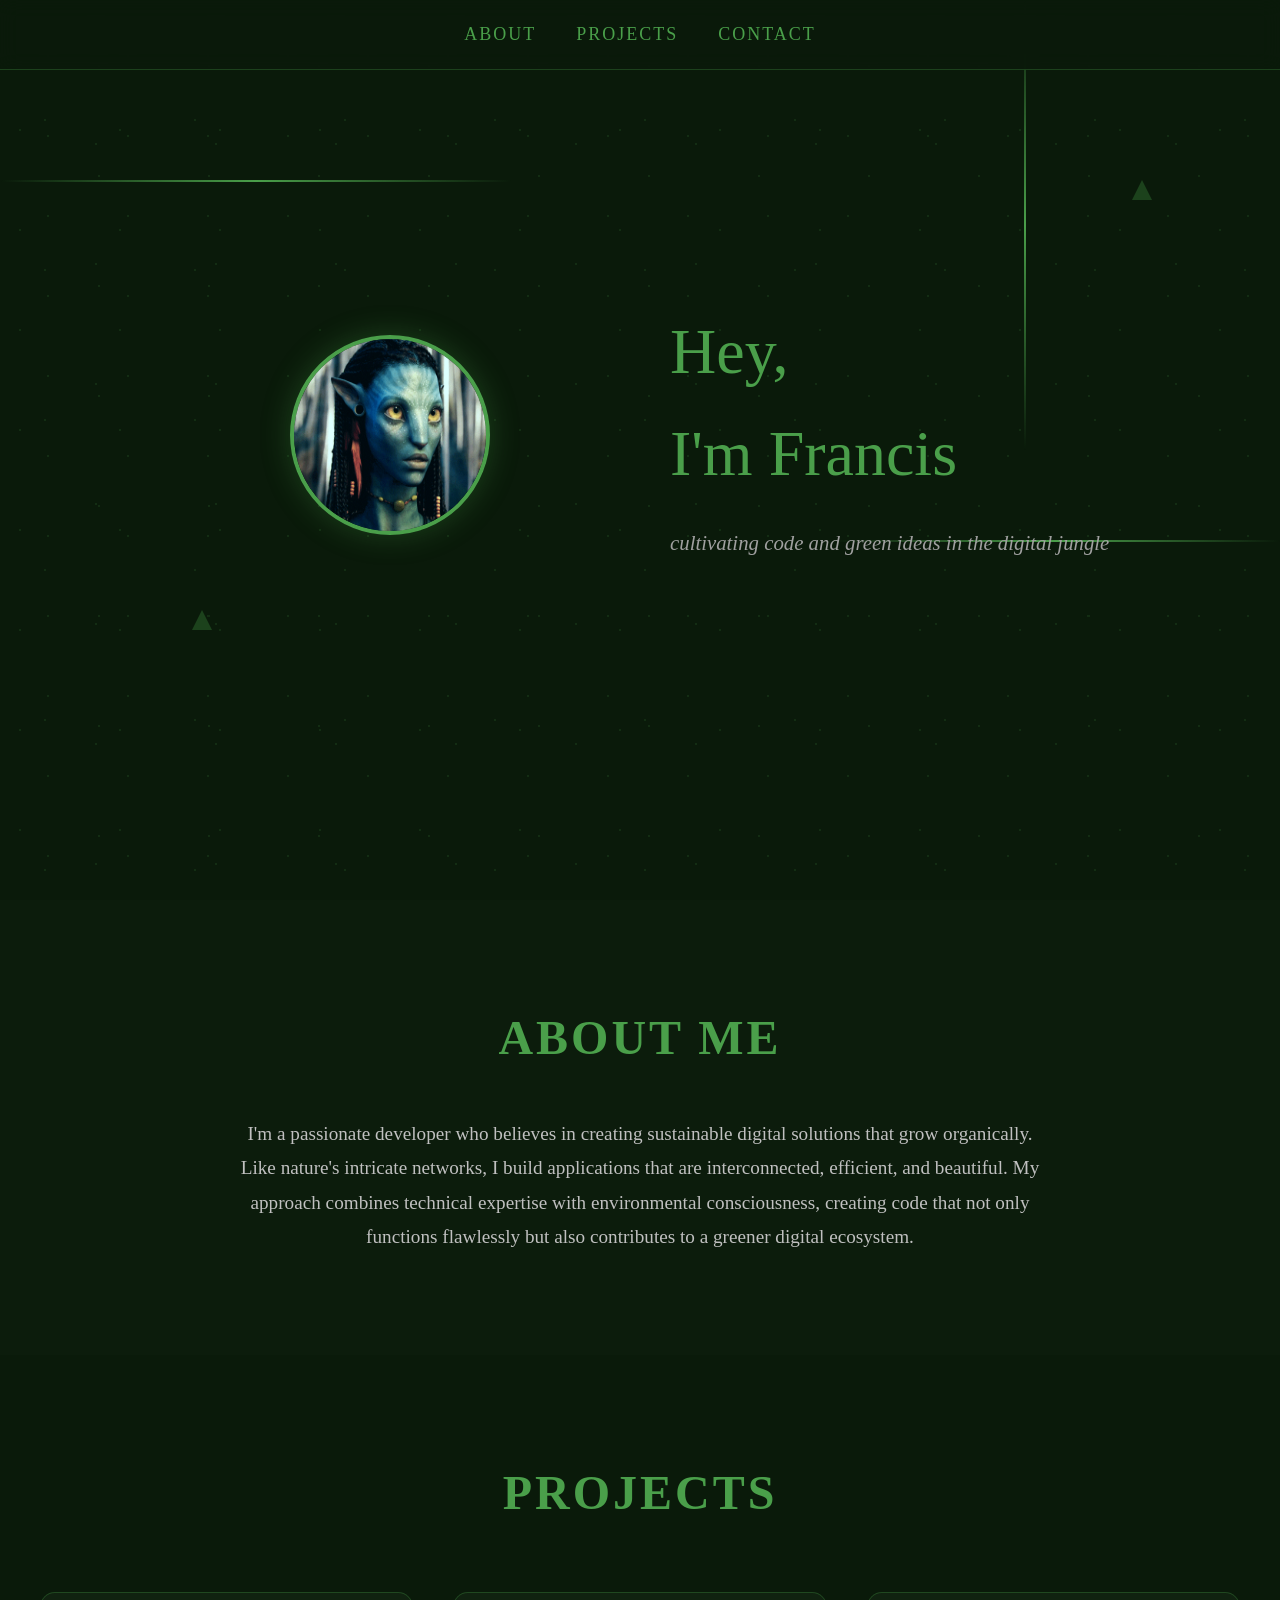
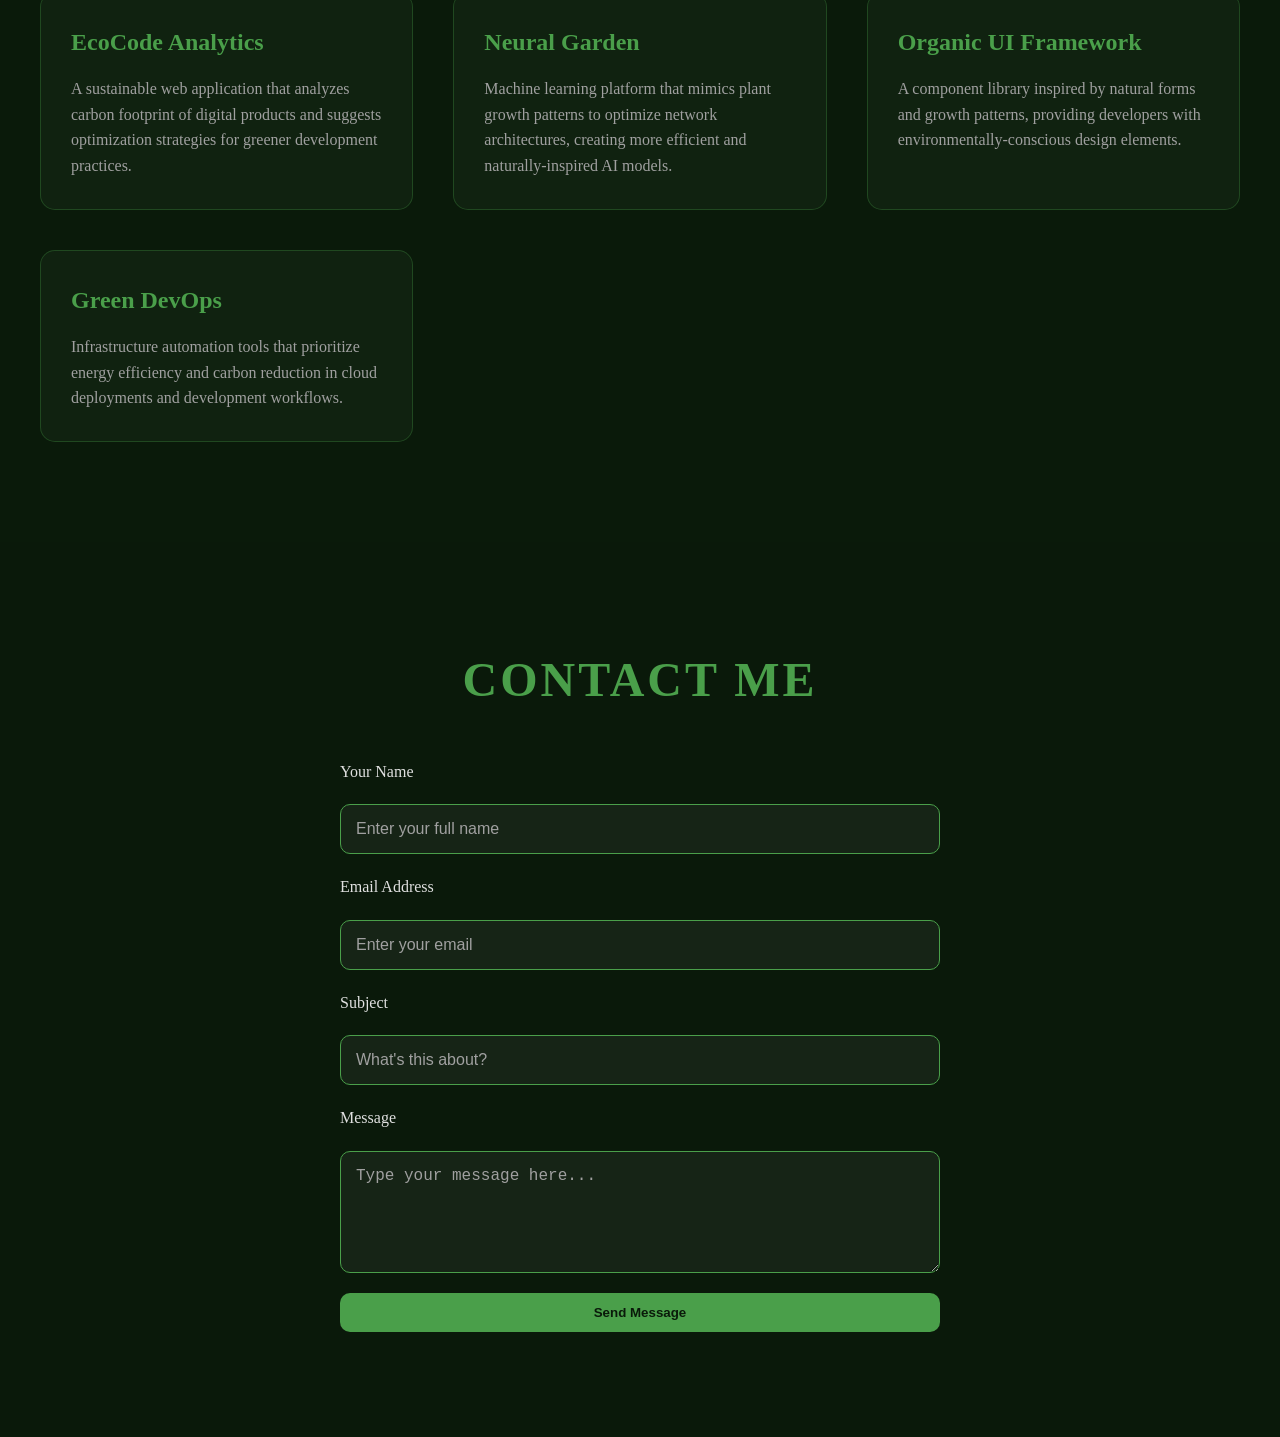
==== portfolio/index.html @ 631e5ae3 "portfolio" ====
<!DOCTYPE html>
<html lang="en">
  <head>
    <meta http-equiv="Content-Type" content="text/html;charset=UTF-8" />
    <meta name="viewport" content="width=device-width, initial-scale=1.0" />
    <meta name="description" content="Francis Mule Portfolio " />
    <meta name="author" content="Francis Mule" />
    <title>Francis - Portfolio</title>
    <link rel="stylesheet" href="./styles.css" />
  </head>
  <body>
    <!-- Circuit background -->
    <div class="circuit-bg"></div>
    <div class="circuit-lines">
      <div class="line line-1"></div>
      <div class="line line-2"></div>
      <div class="line line-3"></div>
    </div>

    <!-- Decorative leaves -->
    <div class="leaf-decoration leaf-1"></div>
    <div class="leaf-decoration leaf-2"></div>

    <!-- Navigation -->
    <nav>
      <ul>
        <li><a href="#about">About</a></li>
        <li><a href="#projects">Projects</a></li>
        <li><a href="#contact">Contact</a></li>
      </ul>
    </nav>

    <!-- Hero Section -->
    <section class="hero" id="hero">
      <div class="hero-content">
        <div class="profile-section">
          <img
            src="./img/avatar.gif"
            alt="Francis"
            class="profile-image"
            loading="lazy"
          />
        </div>
        <div class="intro-text">
          <h1>Hey,<br />I'm Francis</h1>
          <p class="subtitle">
            cultivating code and green ideas in the digital jungle
          </p>
        </div>
      </div>
    </section>

    <!-- About Section -->
    <section class="about" id="about">
      <div class="about-content">
        <h2 class="section-title">About Me</h2>
        <p class="about-text">
          I'm a passionate developer who believes in creating sustainable
          digital solutions that grow organically. Like nature's intricate
          networks, I build applications that are interconnected, efficient, and
          beautiful. My approach combines technical expertise with environmental
          consciousness, creating code that not only functions flawlessly but
          also contributes to a greener digital ecosystem.
        </p>
      </div>
    </section>

    <!-- Projects Section -->
    <section class="projects" id="projects">
      <div class="projects-content">
        <h2 class="section-title">Projects</h2>
        <div class="projects-grid">
          <div class="project-card">
            <h3>EcoCode Analytics</h3>
            <p>
              A sustainable web application that analyzes carbon footprint of
              digital products and suggests optimization strategies for greener
              development practices.
            </p>
          </div>
          <div class="project-card">
            <h3>Neural Garden</h3>
            <p>
              Machine learning platform that mimics plant growth patterns to
              optimize network architectures, creating more efficient and
              naturally-inspired AI models.
            </p>
          </div>
          <div class="project-card">
            <h3>Organic UI Framework</h3>
            <p>
              A component library inspired by natural forms and growth patterns,
              providing developers with environmentally-conscious design
              elements.
            </p>
          </div>
          <div class="project-card">
            <h3>Green DevOps</h3>
            <p>
              Infrastructure automation tools that prioritize energy efficiency
              and carbon reduction in cloud deployments and development
              workflows.
            </p>
          </div>
        </div>
      </div>
    </section>

    <!-- Contact Section -->
    <section class="contact" id="contact">
      <div class="contact-content">
        <h2 class="section-title">Contact Me</h2>
        <form class="contact-form">
          <label for="name">Your Name</label>
          <input
            type="text"
            id="name"
            name="name"
            required
            placeholder="Enter your full name"
          />

          <label for="email">Email Address</label>
          <input
            type="email"
            id="email"
            name="email"
            required
            placeholder="Enter your email"
          />

          <label for="subject">Subject</label>
          <input
            type="text"
            id="subject"
            name="subject"
            placeholder="What's this about?"
          />

          <label for="message">Message</label>
          <textarea
            id="message"
            name="message"
            rows="5"
            required
            placeholder="Type your message here..."
          ></textarea>

          <button type="submit">Send Message</button>
        </form>
      </div>
    </section>

    <script src="./script.js"></script>
  </body>
</html>
---- portfolio/styles.css ----
* {
  margin: 0;
  padding: 0;
  box-sizing: border-box;
}

body {
  font-family: "Georgia", serif;
  background: #0a1a0a;
  color: #e0e0e0;
  overflow-x: hidden;
  line-height: 1.6;
}

/* Circuit pattern background */
.circuit-bg {
  position: fixed;
  top: 0;
  left: 0;
  width: 100%;
  height: 100%;
  z-index: -1;
  opacity: 0.3;
}

.circuit-bg::before {
  content: "";
  position: absolute;
  top: 0;
  left: 0;
  width: 100%;
  height: 100%;
  background-image: radial-gradient(
      circle at 20% 30%,
      #2d5a2d 1px,
      transparent 1px
    ),
    radial-gradient(circle at 80% 20%, #2d5a2d 1px, transparent 1px),
    radial-gradient(circle at 60% 70%, #2d5a2d 1px, transparent 1px),
    radial-gradient(circle at 30% 80%, #2d5a2d 1px, transparent 1px),
    radial-gradient(circle at 90% 60%, #2d5a2d 1px, transparent 1px);
  background-size: 100px 100px, 120px 120px, 80px 80px, 150px 150px, 110px 110px;
}

/* Animated circuit lines */
.circuit-lines {
  position: fixed;
  top: 0;
  left: 0;
  width: 100%;
  height: 100%;
  z-index: -1;
  pointer-events: none;
}

.line {
  position: absolute;
  background: linear-gradient(90deg, transparent, #4a9f4a, transparent);
  animation: flow 4s linear infinite;
}

.line-1 {
  top: 20%;
  left: 0;
  width: 40%;
  height: 2px;
  animation-delay: 0s;
}

.line-2 {
  top: 60%;
  right: 0;
  width: 35%;
  height: 2px;
  animation-delay: 1s;
}

.line-3 {
  left: 80%;
  top: 0;
  width: 2px;
  height: 50%;
  background: linear-gradient(180deg, transparent, #4a9f4a, transparent);
  animation-delay: 2s;
}

@keyframes flow {
  0% {
    opacity: 0;
  }
  50% {
    opacity: 1;
  }
  100% {
    opacity: 0;
  }
}

/* Navigation */
nav {
  position: fixed;
  top: 0;
  left: 0;
  right: 0;
  padding: 20px 40px;
  background: rgba(10, 26, 10, 0.9);
  backdrop-filter: blur(10px);
  z-index: 1000;
  border-bottom: 1px solid rgba(74, 159, 74, 0.3);
}

nav ul {
  list-style: none;
  display: flex;
  justify-content: center;
  gap: 40px;
}

nav a {
  color: #4a9f4a;
  text-decoration: none;
  font-size: 18px;
  letter-spacing: 2px;
  text-transform: uppercase;
  transition: all 0.3s ease;
  position: relative;
}

nav a::after {
  content: "";
  position: absolute;
  bottom: -5px;
  left: 0;
  width: 0;
  height: 2px;
  background: #4a9f4a;
  transition: width 0.3s ease;
}

nav a:hover::after {
  width: 100%;
}

/* Hero Section */
.hero {
  min-height: 100vh;
  display: flex;
  align-items: center;
  padding: 0 40px;
  position: relative;
}

.hero-content {
  max-width: 1200px;
  margin: 0 auto;
  display: grid;
  grid-template-columns: 1fr 1fr;
  gap: 60px;
  align-items: center;
}

.profile-section {
  display: flex;
  flex-direction: column;
  align-items: center;
  text-align: center;
}

.profile-image {
  width: 200px;
  height: 200px;
  border-radius: 50%;
  border: 4px solid #4a9f4a;
  margin-bottom: 30px;
  box-shadow: 0 0 30px rgba(74, 159, 74, 0.3);
  transition: all 0.3s ease;
}

.profile-image:hover {
  box-shadow: 0 0 50px rgba(74, 159, 74, 0.5);
  transform: scale(1.05);
}

.intro-text {
  text-align: left;
}

.intro-text h1 {
  font-size: clamp(2.5rem, 5vw, 4rem);
  color: #4a9f4a;
  margin-bottom: 20px;
  font-weight: 300;
}

.intro-text .subtitle {
  font-size: clamp(1rem, 2vw, 1.3rem);
  color: #a0a0a0;
  margin-bottom: 40px;
  font-style: italic;
}

/* About Section */
.about {
  padding: 100px 40px;
  background: rgba(15, 30, 15, 0.5);
}

.about-content {
  max-width: 1200px;
  margin: 0 auto;
}

.section-title {
  font-size: clamp(2rem, 4vw, 3rem);
  color: #4a9f4a;
  margin-bottom: 40px;
  text-align: center;
  letter-spacing: 3px;
  text-transform: uppercase;
}

.about-text {
  font-size: 1.2rem;
  line-height: 1.8;
  max-width: 800px;
  margin: 0 auto;
  text-align: center;
  color: #c0c0c0;
}

/* Projects Section */
.projects {
  padding: 100px 40px;
}

.projects-grid {
  max-width: 1200px;
  margin: 0 auto;
  display: grid;
  grid-template-columns: repeat(auto-fit, minmax(300px, 1fr));
  gap: 40px;
  margin-top: 60px;
}

.project-card {
  background: rgba(20, 40, 20, 0.6);
  border: 1px solid rgba(74, 159, 74, 0.3);
  border-radius: 15px;
  padding: 30px;
  transition: all 0.3s ease;
  position: relative;
  overflow: hidden;
}

.project-card::before {
  content: "";
  position: absolute;
  top: -50%;
  left: -50%;
  width: 200%;
  height: 200%;
  background: radial-gradient(
    circle,
    rgba(74, 159, 74, 0.1) 0%,
    transparent 70%
  );
  opacity: 0;
  transition: opacity 0.3s ease;
}

.project-card:hover::before {
  opacity: 1;
}

.project-card:hover {
  border-color: #4a9f4a;
  box-shadow: 0 10px 30px rgba(74, 159, 74, 0.2);
  transform: translateY(-10px);
}

.project-card h3 {
  color: #4a9f4a;
  font-size: 1.5rem;
  margin-bottom: 15px;
}

.project-card p {
  color: #a0a0a0;
  line-height: 1.6;
}

/* Decorative elements */
.leaf-decoration {
  position: absolute;
  width: 20px;
  height: 20px;
  background: #4a9f4a;
  clip-path: polygon(50% 0%, 0% 100%, 100% 100%);
  opacity: 0.3;
}

.leaf-1 {
  top: 20%;
  right: 10%;
  animation: float 6s ease-in-out infinite;
}

.leaf-2 {
  bottom: 30%;
  left: 15%;
  animation: float 8s ease-in-out infinite reverse;
}

@keyframes float {
  0%,
  100% {
    transform: translateY(0px) rotate(0deg);
  }
  50% {
    transform: translateY(-20px) rotate(10deg);
  }
}

/* Responsive Design */
@media (max-width: 768px) {
  nav {
    padding: 15px 20px;
  }

  nav ul {
    gap: 20px;
  }

  nav a {
    font-size: 16px;
  }

  .hero {
    margin-top: 20px;
    padding: 0 20px;
    min-height: 90vh;
  }

  .hero-content {
    grid-template-columns: 1fr;
    gap: 40px;
    text-align: center;
  }

  .profile-image {
    width: 150px;
    height: 150px;
  }

  .about,
  .projects {
    padding: 60px 20px;
  }

  .projects-grid {
    grid-template-columns: 1fr;
    gap: 30px;
  }

  .project-card {
    padding: 20px;
  }
}

@media (max-width: 480px) {
  nav ul {
    flex-direction: column;
    gap: 10px;
    text-align: center;
  }

  .intro-text h1 {
    font-size: 2rem;
  }

  .section-title {
    font-size: 1.8rem;
  }
}

/* Smooth scrolling */
html {
  scroll-behavior: smooth;
}

/* Custom scrollbar */
::-webkit-scrollbar {
  width: 8px;
}

::-webkit-scrollbar-track {
  background: #0a1a0a;
}

::-webkit-scrollbar-thumb {
  background: #4a9f4a;
  border-radius: 4px;
}

::-webkit-scrollbar-thumb:hover {
  background: #5cb85c;
}

.contact {
  padding: 100px 40px;
  background: rgba(10, 26, 10, 0.6);
}

.contact-content {
  max-width: 600px;
  margin: 0 auto;
  color: #e0e0e0;
}

.contact-form {
  display: flex;
  flex-direction: column;
  gap: 20px;
}

.contact-form input,
.contact-form textarea {
  padding: 15px;
  border: 1px solid #4a9f4a;
  border-radius: 10px;
  background: rgba(255, 255, 255, 0.05);
  color: #e0e0e0;
  font-size: 1rem;
}

.contact-form input::placeholder,
.contact-form textarea::placeholder {
  color: #a0a0a0;
}

.contact-form button {
  padding: 12px 20px;
  background: #4a9f4a;
  color: #0a1a0a;
  border: none;
  border-radius: 10px;
  font-weight: bold;
  cursor: pointer;
  transition: background 0.3s ease;
}

.contact-form button:hover {
  background: #5cb85c;
}
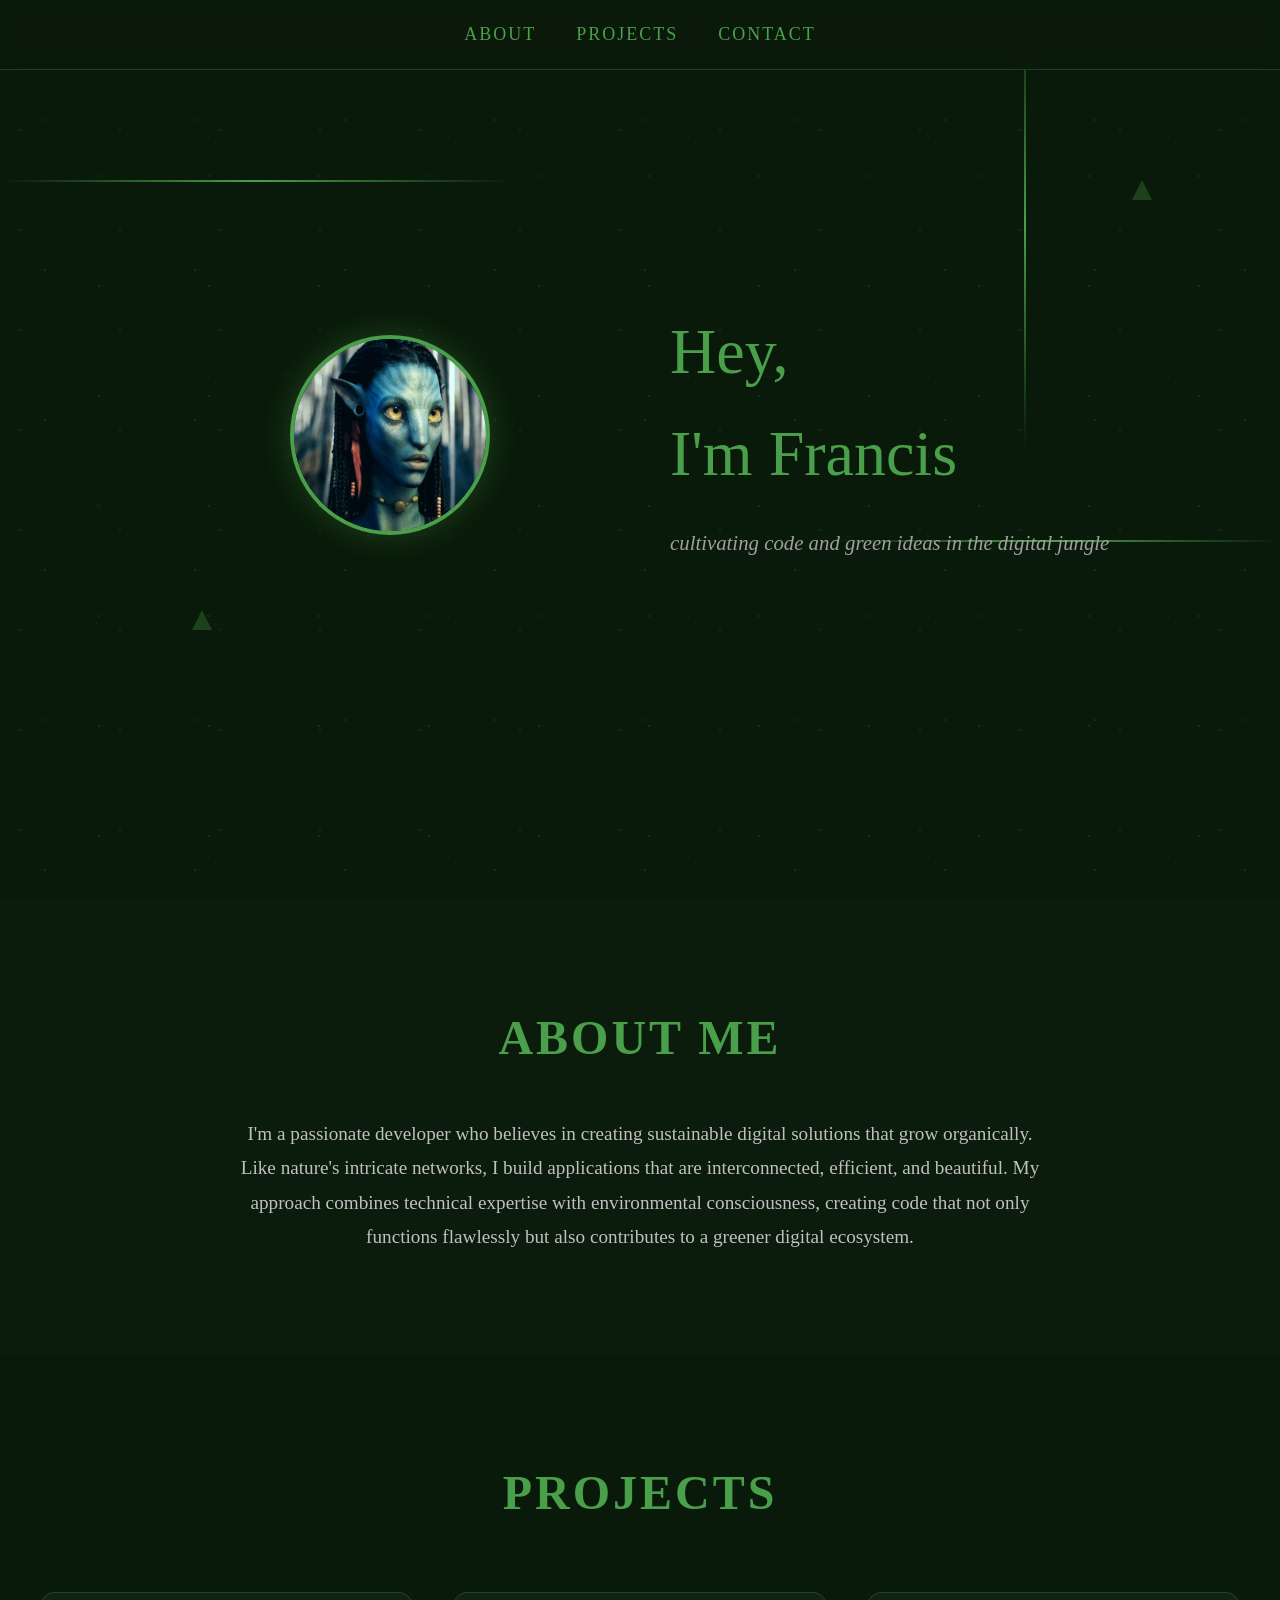
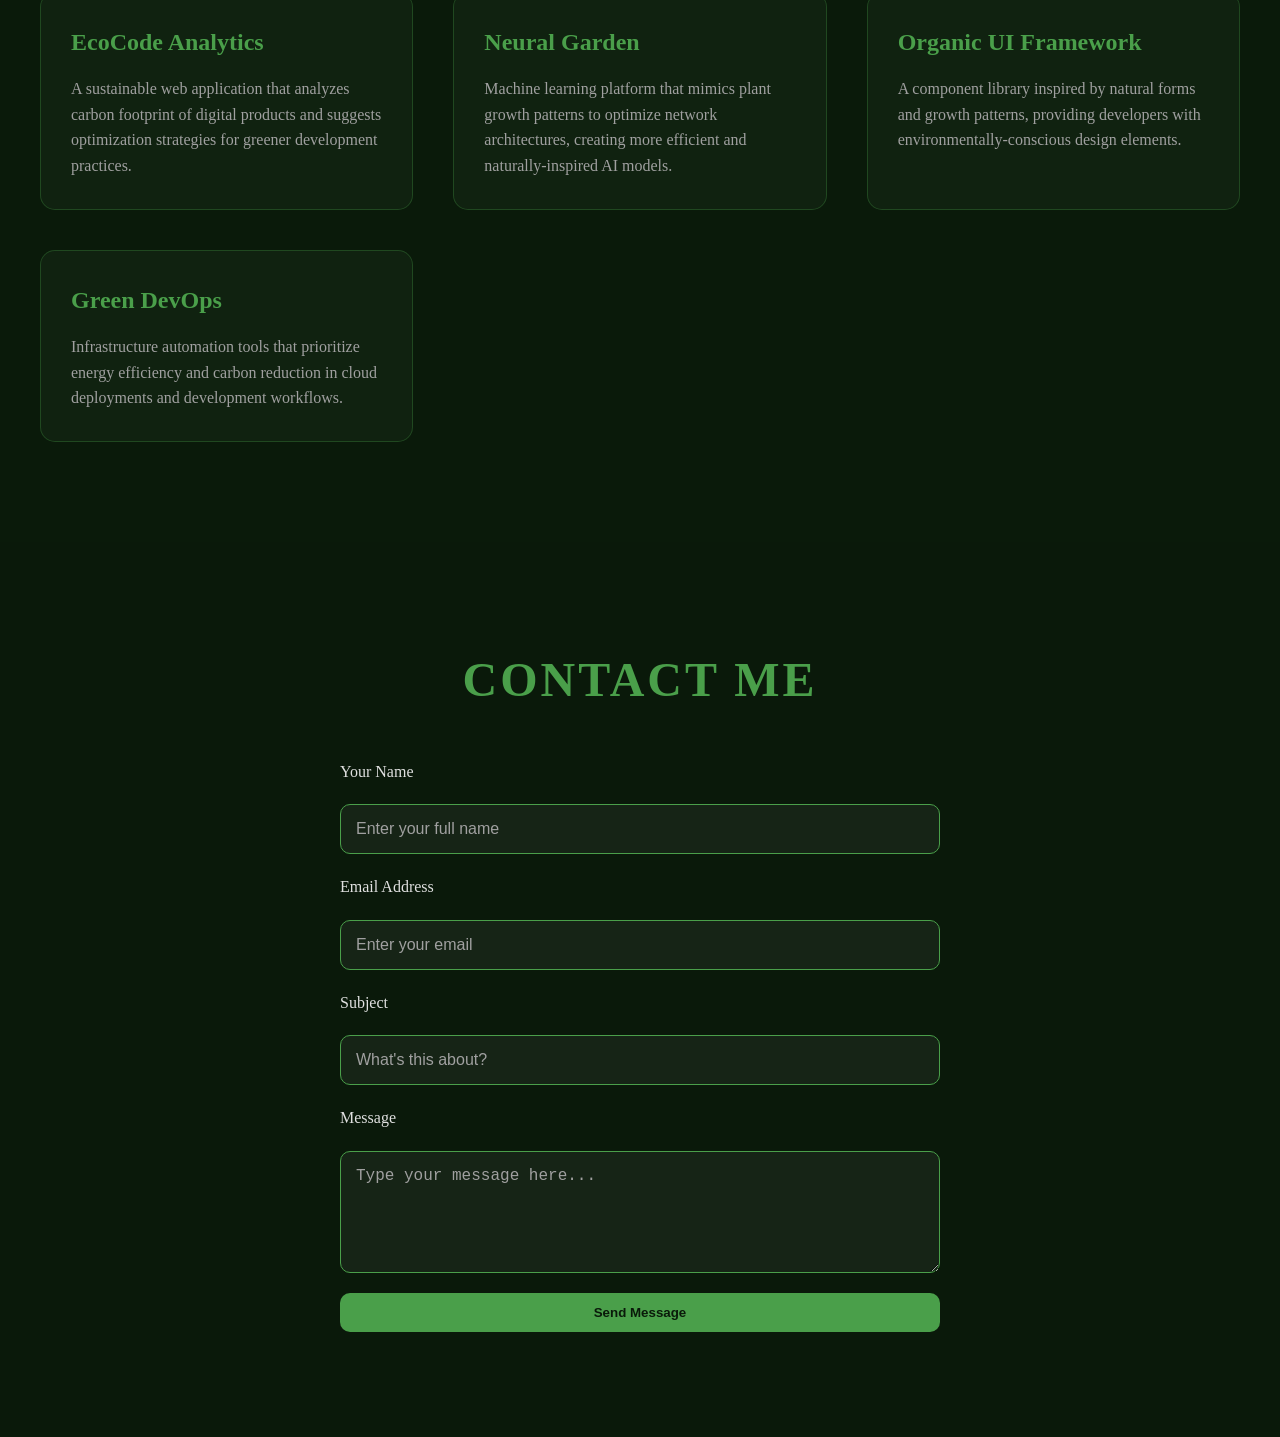
==== commit 02150f2b: "Add manifest and script links to index.html" ====
--- a/portfolio/index.html
+++ b/portfolio/index.html
@@ -7,6 +7,7 @@
     <meta name="author" content="Francis Mule" />
     <title>Francis - Portfolio</title>
     <link rel="stylesheet" href="./styles.css" />
+    <link rel="manifest" href="https://progressier.app/PGteEdLlxtK4LbXtw4Ip/progressier.json"/><script defer src="https://progressier.app/PGteEdLlxtK4LbXtw4Ip/script.js"></script> 
   </head>
   <body>
     <!-- Circuit background -->
